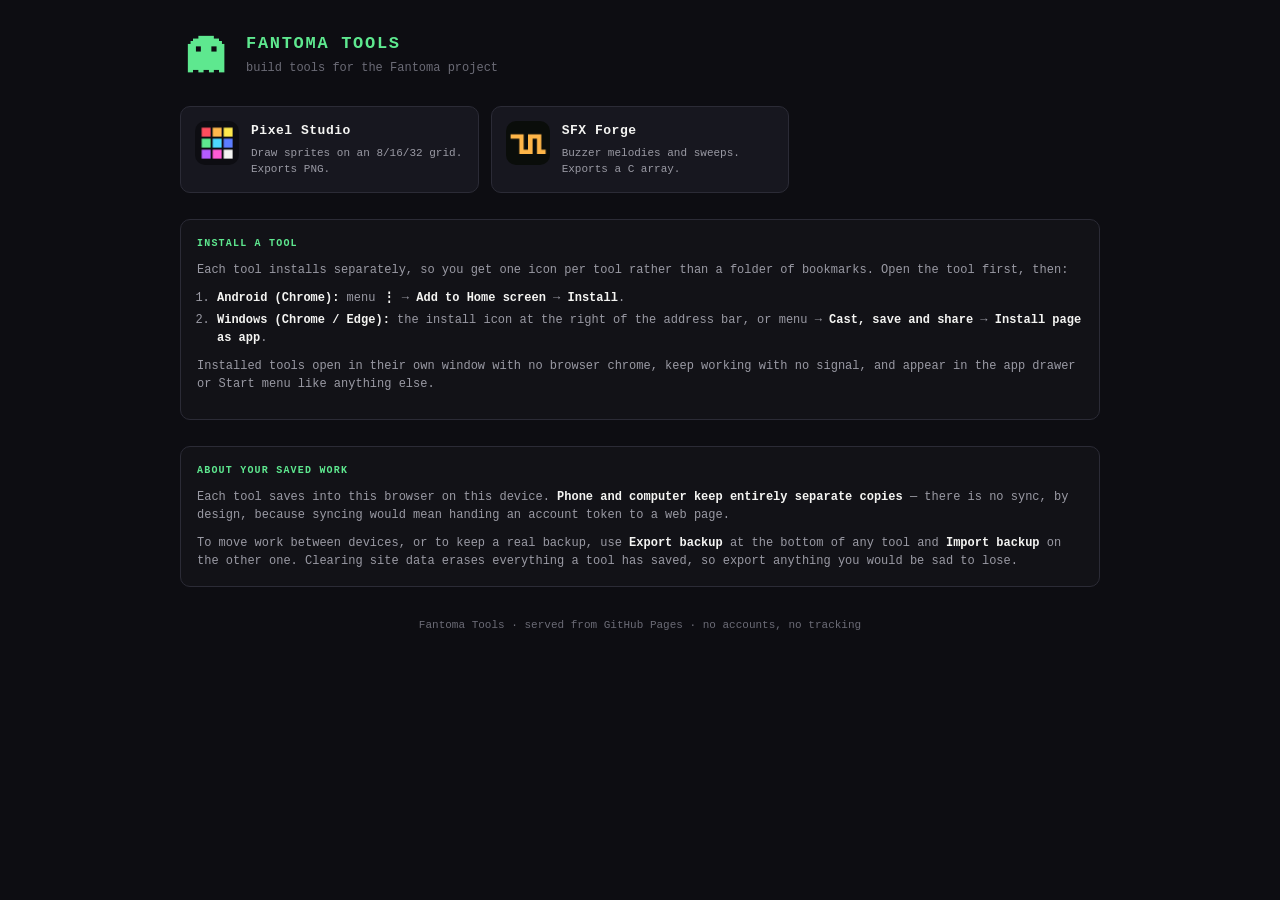
==== index.html @ df7e891a "Fantoma Tools: pixel-studio, sfx-forge" ====
<!DOCTYPE html>
<html lang="en">
<head>
<meta charset="UTF-8">
<meta name="viewport" content="width=device-width, initial-scale=1.0, viewport-fit=cover">
<title>Fantoma Tools</title>
<meta name="description" content="Build tools for the Fantoma project.">
<meta name="theme-color" content="#0d0d12">
<link rel="manifest" href="./manifest.webmanifest">
<link rel="icon" href="./icons/icon-192.png">
<link rel="apple-touch-icon" href="./icons/icon-192.png">
<link rel="stylesheet" href="./shared/theme.css">
</head>
<body>
<div class="wrap">

  <header class="masthead">
    <img src="./icons/icon-192.png" alt="">
    <div>
      <h1>Fantoma Tools</h1>
      <p>build tools for the Fantoma project</p>
    </div>
  </header>

  <div class="grid">
    <a class="tile" href="./tools/pixel-studio/">
      <img src="./tools/pixel-studio/icons/icon-192.png" alt="">
      <div>
        <h2>Pixel Studio</h2>
        <p>Draw sprites on an 8/16/32 grid. Exports PNG.</p>
      </div>
    </a>
    <a class="tile" href="./tools/sfx-forge/">
      <img src="./tools/sfx-forge/icons/icon-192.png" alt="">
      <div>
        <h2>SFX Forge</h2>
        <p>Buzzer melodies and sweeps. Exports a C array.</p>
      </div>
    </a>
  </div>

  <section class="card">
    <h2>Install a tool</h2>
    <p>Each tool installs separately, so you get one icon per tool rather than
      a folder of bookmarks. Open the tool first, then:</p>
    <ol>
      <li><b>Android (Chrome):</b> menu <b>⋮</b> → <b>Add to Home screen</b> → <b>Install</b>.</li>
      <li><b>Windows (Chrome / Edge):</b> the install icon at the right of the
        address bar, or menu → <b>Cast, save and share</b> → <b>Install page as app</b>.</li>
    </ol>
    <p>Installed tools open in their own window with no browser chrome, keep
      working with no signal, and appear in the app drawer or Start menu like
      anything else.</p>
    <p><button type="button" id="fantoma-install" hidden>Install this launcher</button></p>
  </section>

  <section class="card">
    <h2>About your saved work</h2>
    <p>Each tool saves into this browser on this device. <b>Phone and computer
      keep entirely separate copies</b> — there is no sync, by design, because
      syncing would mean handing an account token to a web page.</p>
    <p>To move work between devices, or to keep a real backup, use
      <b>Export backup</b> at the bottom of any tool and <b>Import backup</b> on
      the other one. Clearing site data erases everything a tool has saved, so
      export anything you would be sad to lose.</p>
  </section>

  <footer>Fantoma Tools · served from GitHub Pages · no accounts, no tracking</footer>

</div>

<script>
// The hub only needs the install prompt and its own service worker; it has
// nothing of its own to save, so it skips the storage layer entirely.
var deferredInstall = null;
var installBtn = document.getElementById('fantoma-install');

window.addEventListener('beforeinstallprompt', function (e) {
  e.preventDefault();
  deferredInstall = e;
  installBtn.hidden = false;
});

installBtn.onclick = function () {
  if (!deferredInstall) return;
  deferredInstall.prompt();
  deferredInstall.userChoice.then(function () {
    deferredInstall = null;
    installBtn.hidden = true;
  });
};

if ('serviceWorker' in navigator && location.protocol !== 'file:') {
  window.addEventListener('load', function () {
    navigator.serviceWorker.register('./sw.js', { scope: './' })
      .catch(function (err) { console.warn('[fantoma] sw registration failed', err); });
  });
}
</script>
</body>
</html>
---- shared/theme.css ----
/* Fantoma Tools — shared look for the hub.
 *
 * Deliberately NOT applied to the tools themselves. Each tool keeps the
 * design it was built with; this only makes the launcher feel like it
 * belongs to the same set. */

:root {
  --bg: #0d0d12;
  --panel: #17171f;
  --line: #2b2b36;
  --text: #f4f4f2;
  --dim: #9a9aa4;
  --faint: #6b6b76;
  --green: #5ee88f;
  --amber: #ffb648;
}

* { box-sizing: border-box; -webkit-tap-highlight-color: transparent; }

body {
  margin: 0;
  padding: 28px 16px 56px;
  background: var(--bg);
  color: var(--text);
  font-family: ui-monospace, SFMono-Regular, Menlo, Consolas, 'Courier New', monospace;
  line-height: 1.5;
}

.wrap { max-width: 920px; margin: 0 auto; }

.masthead { display: flex; align-items: center; gap: 14px; margin-bottom: 6px; }
.masthead img { width: 52px; height: 52px; border-radius: 12px; flex: none; }
.masthead h1 {
  font-size: 17px; letter-spacing: .1em; text-transform: uppercase;
  color: var(--green); margin: 0; font-weight: 700;
}
.masthead p { margin: 2px 0 0; font-size: 12px; color: var(--faint); }

.grid {
  display: grid; gap: 12px; margin-top: 26px;
  grid-template-columns: 1fr;
}
@media (min-width: 560px) { .grid { grid-template-columns: 1fr 1fr; } }
@media (min-width: 860px) { .grid { grid-template-columns: 1fr 1fr 1fr; } }

.tile {
  display: flex; gap: 12px; align-items: flex-start;
  padding: 14px; border: 1px solid var(--line); border-radius: 10px;
  background: var(--panel); color: inherit; text-decoration: none;
}
.tile:hover { border-color: var(--green); }
.tile img { width: 44px; height: 44px; border-radius: 10px; flex: none; }
.tile h2 { margin: 0; font-size: 13px; letter-spacing: .04em; }
.tile p { margin: 4px 0 0; font-size: 11px; color: var(--dim); }

.card {
  margin-top: 26px; border: 1px solid var(--line); border-radius: 10px;
  padding: 16px; background: rgba(255, 255, 255, .02);
}
.card h2 {
  margin: 0 0 10px; font-size: 10px; letter-spacing: .12em;
  text-transform: uppercase; color: var(--green);
}
.card p { margin: 0 0 10px; font-size: 12px; color: var(--dim); }
.card p:last-child { margin-bottom: 0; }
.card b { color: var(--text); font-weight: 700; }
.card ol { margin: 0 0 10px; padding-left: 20px; font-size: 12px; color: var(--dim); }
.card li { margin-bottom: 4px; }

#fantoma-install {
  font: inherit; font-size: 12px; cursor: pointer; padding: 9px 14px;
  border-radius: 6px; border: 1px solid var(--green);
  background: transparent; color: var(--green);
}
#fantoma-install:active { transform: translateY(1px); }

footer { margin-top: 30px; font-size: 11px; color: var(--faint); text-align: center; }
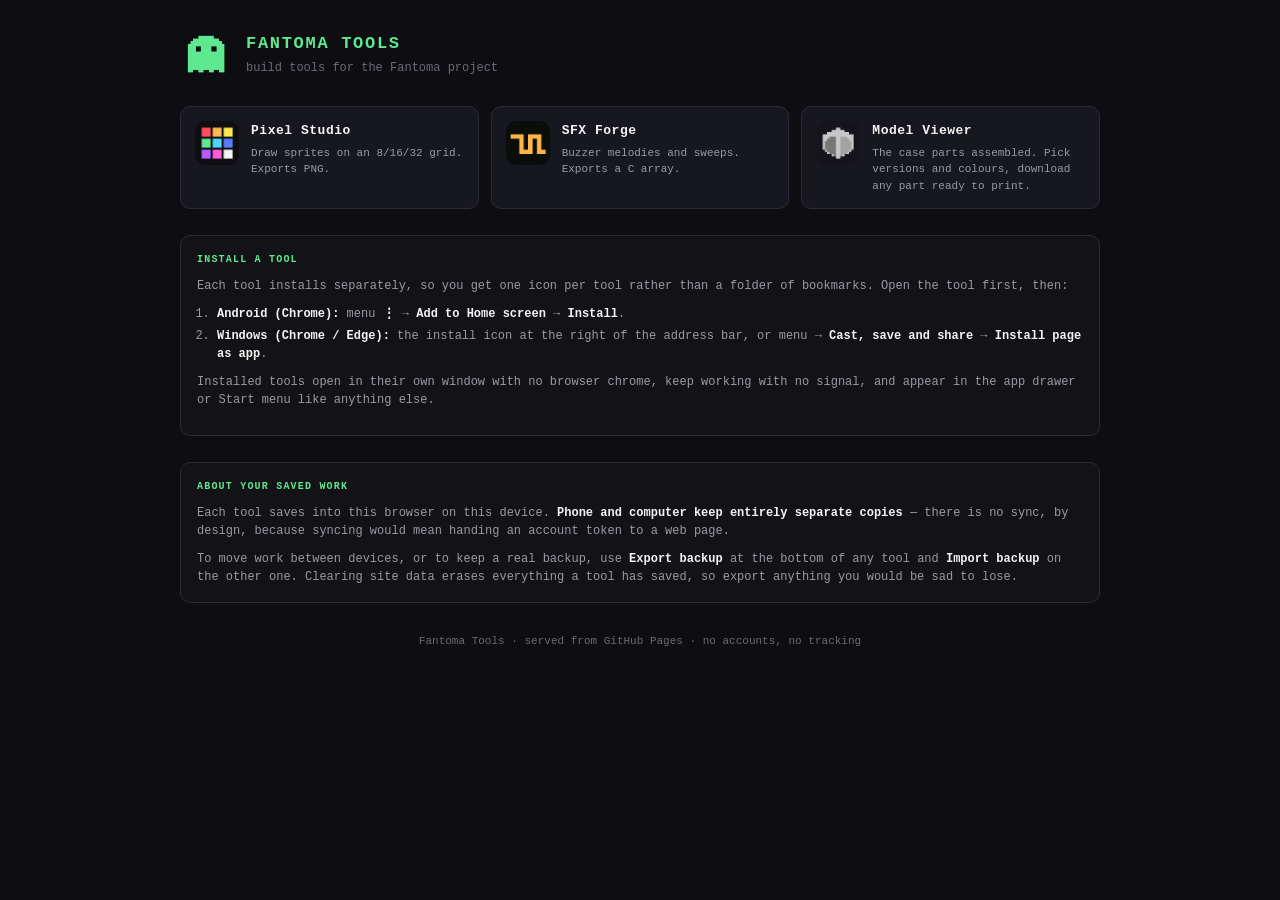
==== commit e3712a56: "Add Model Viewer: assembled parts, print-ready downloads, layout editor A third tool, and the first " ====
--- a/index.html
+++ b/index.html
@@ -35,6 +35,13 @@
       <div>
         <h2>SFX Forge</h2>
         <p>Buzzer melodies and sweeps. Exports a C array.</p>
+      </div>
+    </a>
+    <a class="tile" href="./tools/model-viewer/">
+      <img src="./tools/model-viewer/icons/icon-192.png" alt="">
+      <div>
+        <h2>Model Viewer</h2>
+        <p>The case parts assembled. Pick versions and colours, download any part ready to print.</p>
       </div>
     </a>
   </div>
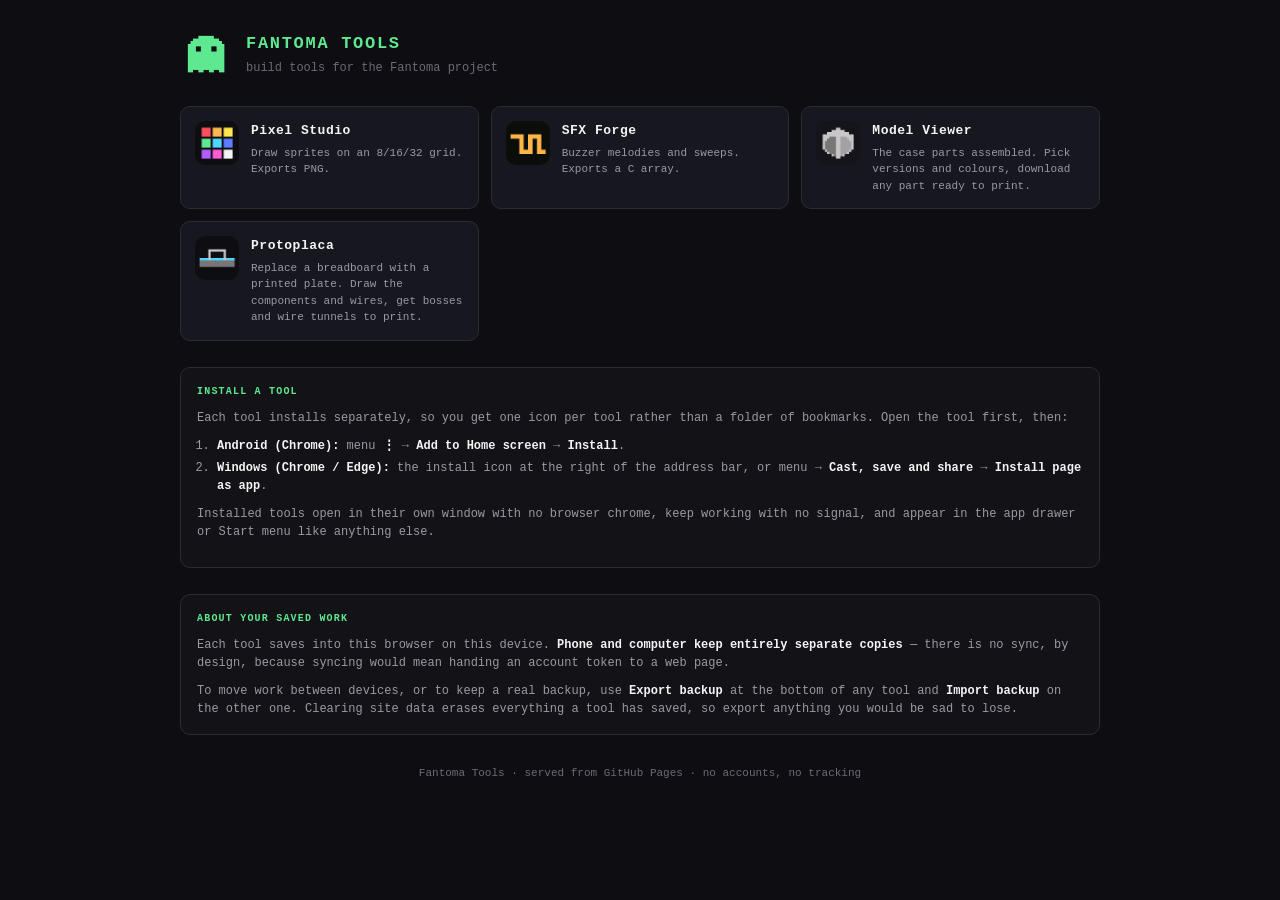
==== commit 1b799dd1: "Protoplaca: step 1, the drawing surface Plate, grid, rulers, pan and zoom, guides and measuring. Not" ====
--- a/index.html
+++ b/index.html
@@ -42,6 +42,13 @@
       <div>
         <h2>Model Viewer</h2>
         <p>The case parts assembled. Pick versions and colours, download any part ready to print.</p>
+      </div>
+    </a>
+    <a class="tile" href="./tools/protoplaca/">
+      <img src="./tools/protoplaca/icons/icon-192.png" alt="">
+      <div>
+        <h2>Protoplaca</h2>
+        <p>Replace a breadboard with a printed plate. Draw the components and wires, get bosses and wire tunnels to print.</p>
       </div>
     </a>
   </div>
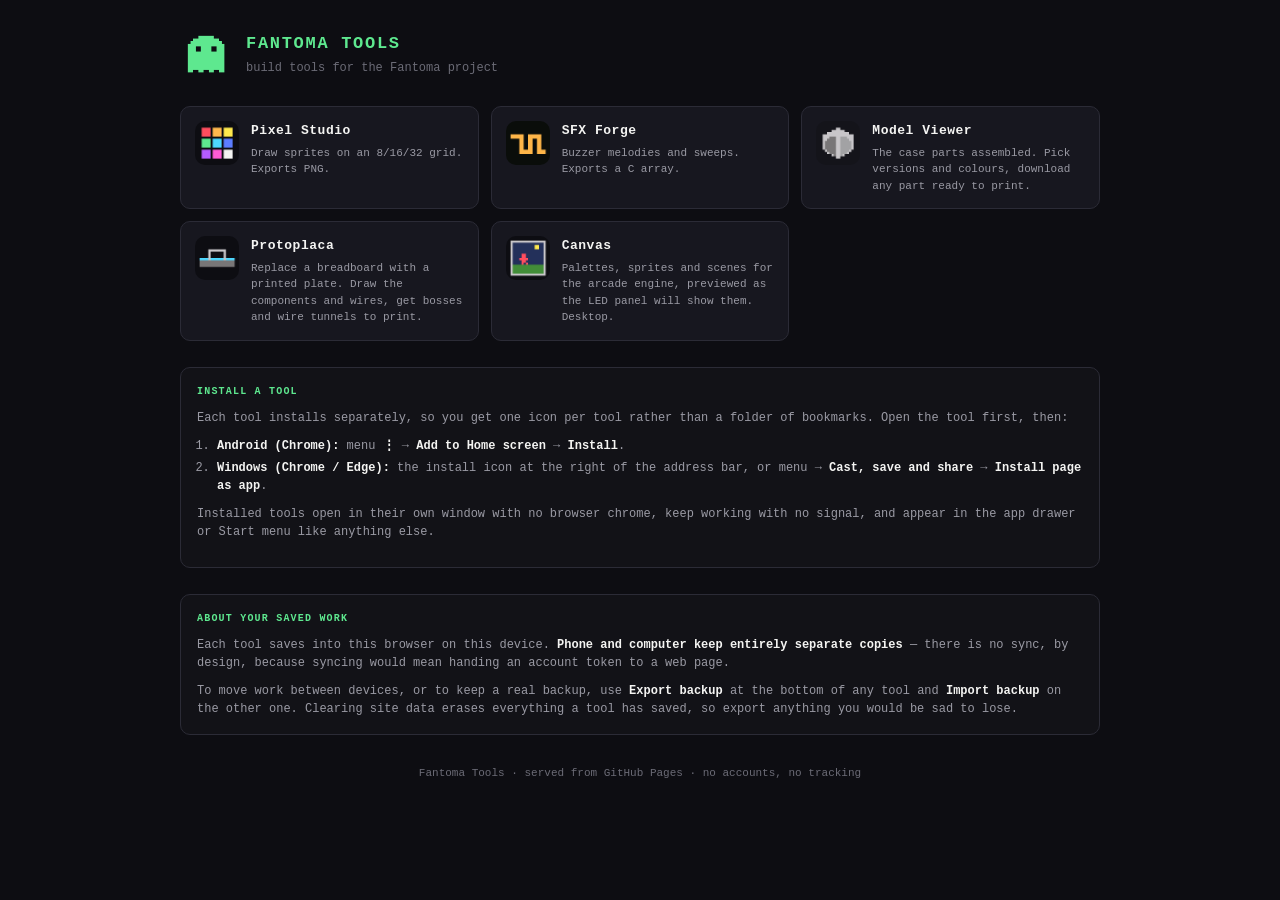
==== commit 30e58cad: "Canvas, phase 1: the shell, the project file, and palettes A new desktop tool for composing art for " ====
--- a/index.html
+++ b/index.html
@@ -51,6 +51,13 @@
         <p>Replace a breadboard with a printed plate. Draw the components and wires, get bosses and wire tunnels to print.</p>
       </div>
     </a>
+    <a class="tile" href="./tools/canvas/">
+      <img src="./tools/canvas/icons/icon-192.png" alt="">
+      <div>
+        <h2>Canvas</h2>
+        <p>Palettes, sprites and scenes for the arcade engine, previewed as the LED panel will show them. Desktop.</p>
+      </div>
+    </a>
   </div>
 
   <section class="card">
@@ -89,6 +96,13 @@
 var deferredInstall = null;
 var installBtn = document.getElementById('fantoma-install');
 
+// Tell each tool it was opened from here, so it shows a link back. Done in
+// script rather than in each href so a newly added tile can't forget it.
+// The tool side of this is cameFromHub() in shared/app.js.
+Array.prototype.forEach.call(document.querySelectorAll('a.tile'), function (a) {
+  a.hash = 'from-hub';
+});
+
 window.addEventListener('beforeinstallprompt', function (e) {
   e.preventDefault();
   deferredInstall = e;
@@ -106,7 +120,8 @@
 
 if ('serviceWorker' in navigator && location.protocol !== 'file:') {
   window.addEventListener('load', function () {
-    navigator.serviceWorker.register('./sw.js', { scope: './' })
+    // updateViaCache 'none': see shared/sw-core.js.
+    navigator.serviceWorker.register('./sw.js', { scope: './', updateViaCache: 'none' })
       .catch(function (err) { console.warn('[fantoma] sw registration failed', err); });
   });
 }
